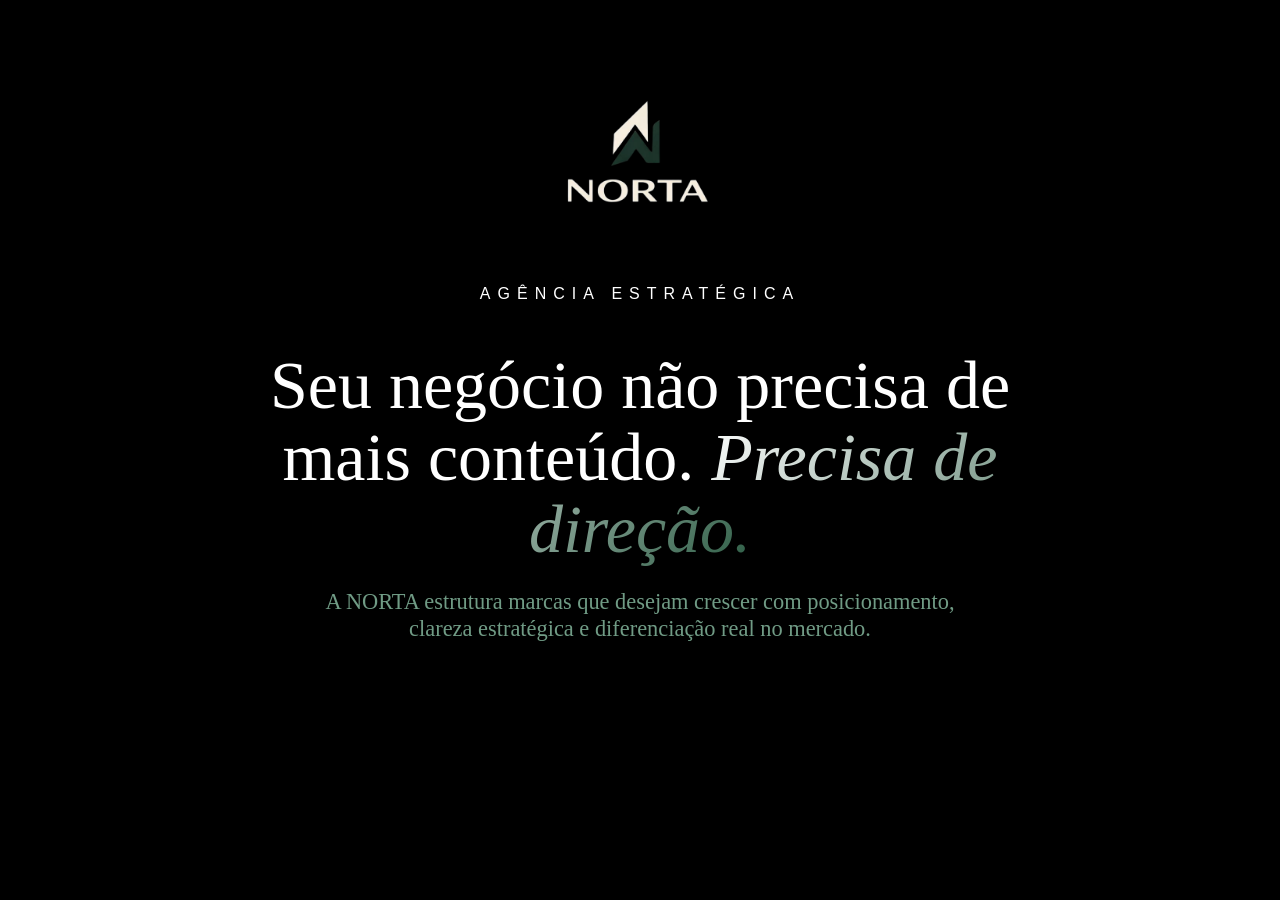
==== Projeto Final/Pages/index.html @ d194fa85 "Aula 2026_03_16 - Final Commit" ====
<!DOCTYPE html>
<html lang="pt-br">
    <head>
        <meta charset="UTF-8">
        <title>Agência Norta</title>
        <link rel="stylesheet" href="..\style.css">
    </head>
    <body>
        <div class="container">
            <img src="..\images\logo.png" alt="Logo da Norta" width="300" height="200">
            <h4>AGÊNCIA ESTRATÉGICA</h4>
            <h1 class="h1-index">
                Seu negócio não precisa de mais conteúdo.
                <span class="h1-glow-index">Precisa de direção.</span>
            </h1>
            <p class="p-index">
                A NORTA estrutura marcas que desejam crescer com posicionamento,
                clareza estratégica e diferenciação real no mercado.
            </p>
        </div>
    </body>
</html>
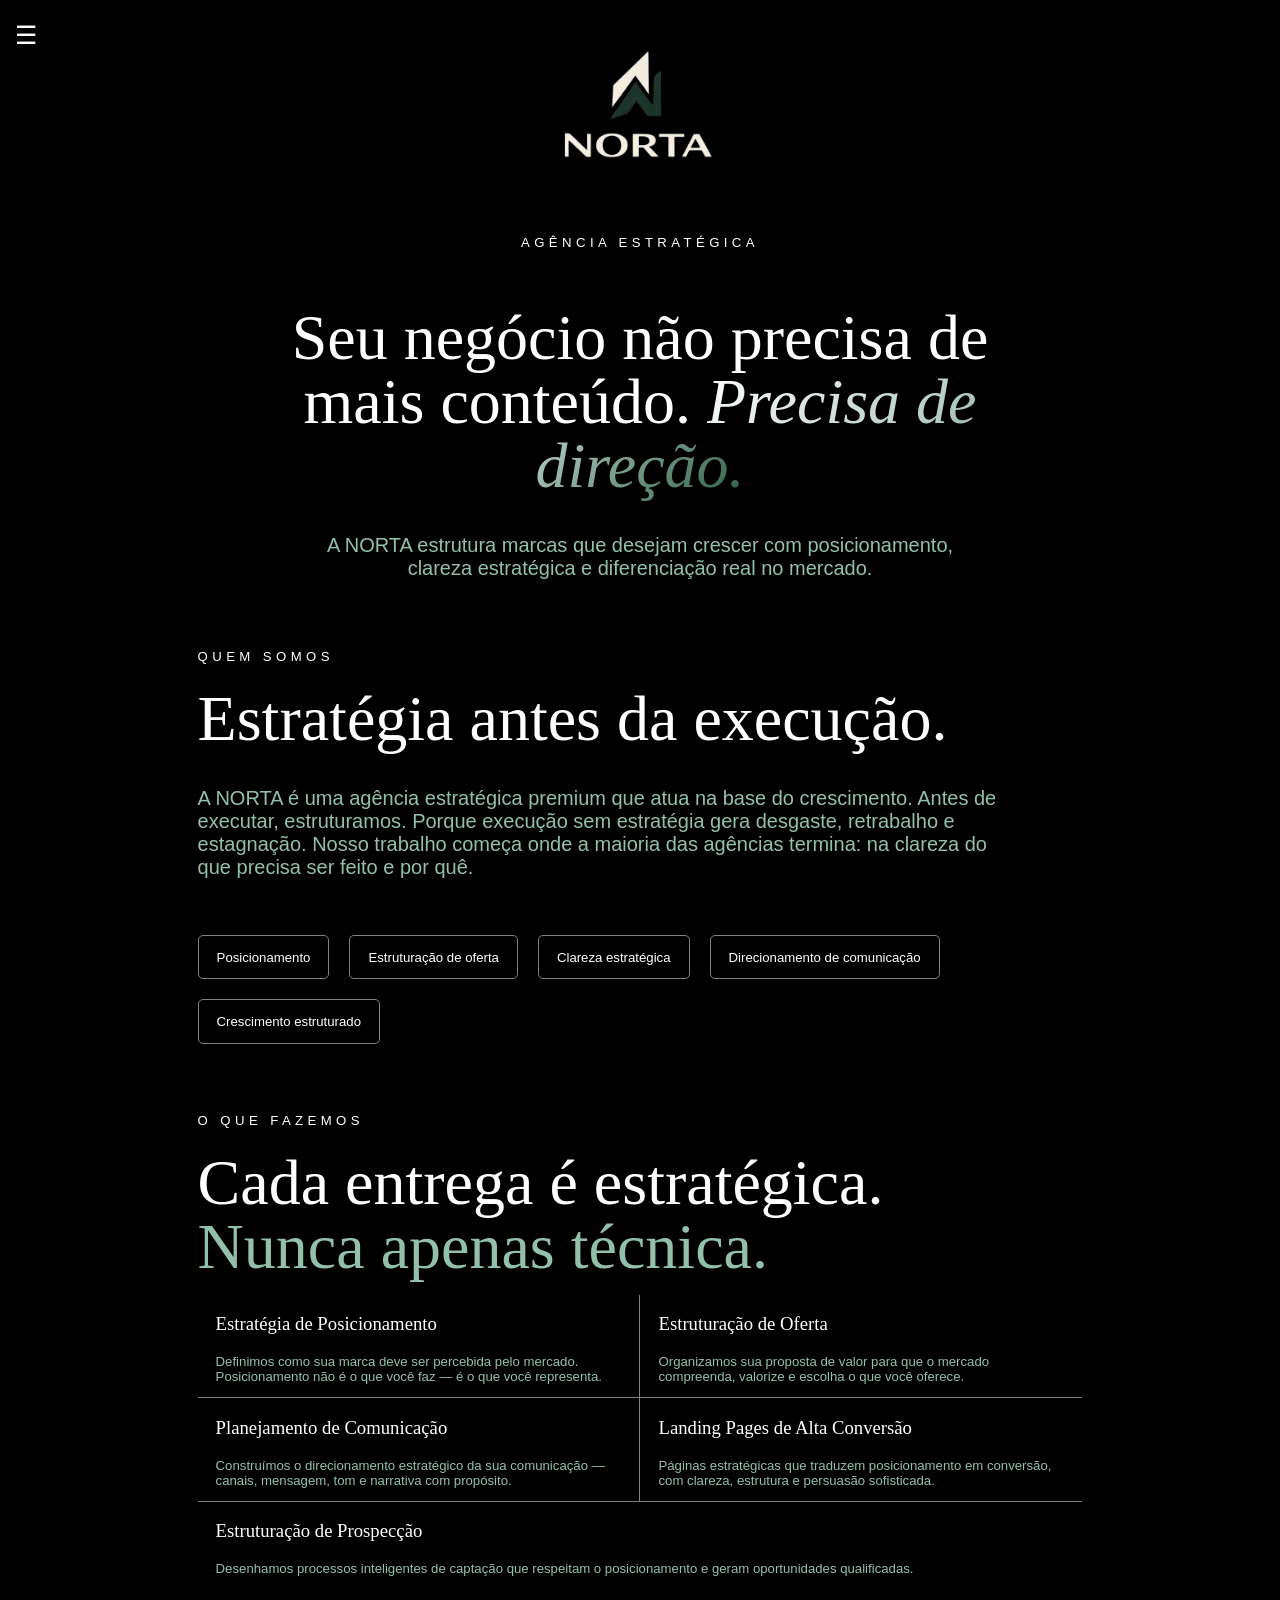
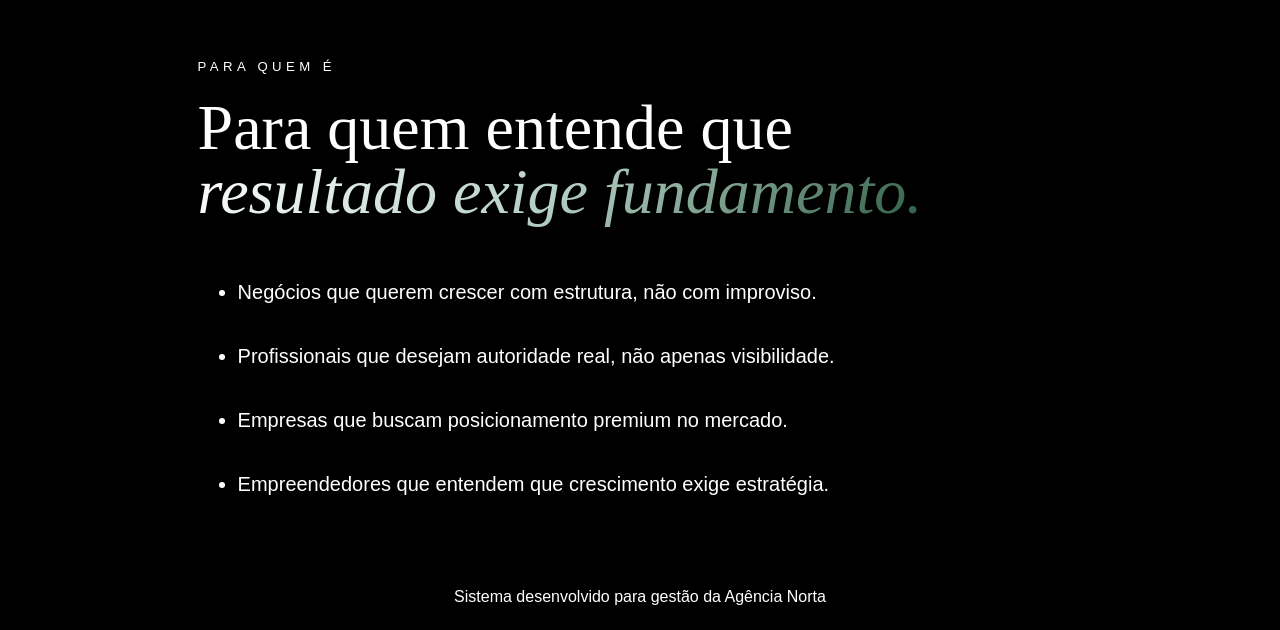
==== commit 17fd8e0f: "Home 2026_03_17 - Index Done" ====
--- a/Projeto Final/Pages/index.html
+++ b/Projeto Final/Pages/index.html
@@ -2,21 +2,119 @@
 <html lang="pt-br">
     <head>
         <meta charset="UTF-8">
-        <title>Agência Norta</title>
+        <title>Agência Norta | Home</title>
         <link rel="stylesheet" href="..\style.css">
     </head>
-    <body>
-        <div class="container">
-            <img src="..\images\logo.png" alt="Logo da Norta" width="300" height="200">
-            <h4>AGÊNCIA ESTRATÉGICA</h4>
-            <h1 class="h1-index">
+    <body class="page-style flex columns items-center">
+        <div>
+            <input type="checkbox" id="check">
+            <label for="check">
+                <span class="menu-icon">☰</span>
+            </label>
+            <div class="sidebar">
+                <header>Menu</header>
+                <ul>
+                    <li><a href="index.html">Home</a></li>
+                    <li><a href="login.html">Login</a></li>
+                </ul>
+            </div>
+        </div>
+        <div class="flex columns items-center justify-center text-center">
+            <div>
+                <img src="../images/logo.png" alt="NORTA" class="logo">
+                <p class="letter-space uppercase small-text">Agência Estratégica</p>
+            </div>
+            <h1 class="text-title slim-text bigger-text compress-text compress-line mg-bottom-small">
                 Seu negócio não precisa de mais conteúdo.
-                <span class="h1-glow-index">Precisa de direção.</span>
+                <span class="italic gradient">Precisa de direção.</span>
             </h1>
-            <p class="p-index">
+            <p class="normal-text slim-text compresser-text green-text mg-bottom-big">
                 A NORTA estrutura marcas que desejam crescer com posicionamento,
                 clareza estratégica e diferenciação real no mercado.
             </p>
         </div>
+        <div class="flex columns reduce-div">
+            <p class="letter-space uppercase small-text">Quem Somos</p>
+            <h1 class="text-title slim-text bigger-text compress-text compress-line mg-bottom-small mg-top-small">
+                Estratégia antes da execução.
+            </h1>
+            <p class="normal-text slim-text compress-text green-text mg-bottom-big">
+                A NORTA é uma agência estratégica premium que atua na base do crescimento.
+                Antes de executar, estruturamos. Porque execução sem estratégia gera desgaste,
+                retrabalho e estagnação. Nosso trabalho começa onde a maioria das agências termina:
+                na clareza do que precisa ser feito e por quê.
+            </p>
+            <div class="flex gap-20 flex-wrap mg-bottom-big">
+                <div class="border-solid side-border height-border circle-border slim-border gray-border"><p class="small-text">Posicionamento</p></div>
+                <div class="border-solid side-border height-border circle-border slim-border gray-border"><p class="small-text">Estruturação de oferta</p></div>
+                <div class="border-solid side-border height-border circle-border slim-border gray-border"><p class="small-text">Clareza estratégica</p></div>
+                <div class="border-solid side-border height-border circle-border slim-border gray-border"><p class="small-text">Direcionamento de comunicação</p></div>
+                <div class="border-solid side-border height-border circle-border slim-border gray-border"><p class="small-text">Crescimento estruturado</p></div>
+            </div>
+        </div>
+        <div class="flex columns reduce-div">
+            <p class="letter-space uppercase small-text">O Que Fazemos</p>
+            <h1 class="text-title slim-text bigger-text compress-text compress-line mg-bottom-small mg-top-small">
+                Cada entrega é estratégica. 
+                <span class="green-text">Nunca apenas técnica.</span>
+            </h1>
+            <div class="flex columns mg-bottom-big">
+                <div class="flex">
+                    <div class="half-div bottom-border side-border right-border">
+                        <h3 class="slim-text text-title">Estratégia de Posicionamento</h3>
+                        <p class="small-text slim-text compress-text green-text">
+                            Definimos como sua marca deve ser percebida pelo mercado.
+                            Posicionamento não é o que você faz — é o que você representa.
+                        </p>
+                    </div>
+                    <div class="half-div bottom-border side-border">
+                        <h3 class="slim-text text-title">Estruturação de Oferta</h3>
+                        <p class="small-text slim-text compress-text green-text">
+                            Organizamos sua proposta de valor para que o mercado compreenda,
+                            valorize e escolha o que você oferece.
+                        </p>
+                    </div>
+                </div>
+                <div class="flex">
+                    <div class="half-div bottom-border side-border right-border">
+                        <h3 class="slim-text text-title">Planejamento de Comunicação</h3>
+                        <p class="small-text slim-text compress-text green-text">
+                            Construímos o direcionamento estratégico da sua comunicação
+                            — canais, mensagem, tom e narrativa com propósito.
+                        </p>
+                    </div>
+                    <div class="half-div bottom-border side-border">
+                        <h3 class="slim-text text-title">Landing Pages de Alta Conversão</h3>
+                        <p class="small-text slim-text compress-text green-text">
+                            Páginas estratégicas que traduzem posicionamento em conversão,
+                            com clareza, estrutura e persuasão sofisticada.
+                        </p>
+                    </div>
+                </div>
+                <div class="side-border">
+                    <h3 class="slim-text text-title">Estruturação de Prospecção</h3>
+                    <p class="small-text slim-text compress-text green-text">
+                        Desenhamos processos inteligentes de captação que respeitam o
+                        posicionamento e geram oportunidades qualificadas.
+                    </p>
+                </div>
+            </div>
+        </div>
+        <div class="flex columns reduce-div">
+            <p class="letter-space uppercase small-text ">Para Quem É</p>
+            <h1 class="text-title slim-text bigger-text compress-text compress-line mg-bottom-small mg-top-small">
+                Para quem entende que
+                <span class="italic gradient">resultado exige fundamento.</span>
+            </h1>
+            <ul class="normal-text slim-text compress-line mg-bottom-big">
+                <li>Negócios que querem crescer com estrutura, não com improviso.</li>
+                <li>Profissionais que desejam autoridade real, não apenas visibilidade.</li>
+                <li>Empresas que buscam posicionamento premium no mercado.</li>
+                <li>Empreendedores que entendem que crescimento exige estratégia.</li>
+            </ul>
+        </div>
+        <footer>
+            <p>Sistema desenvolvido para gestão da Agência Norta</p>
+        </footer>
     </body>
 </html>
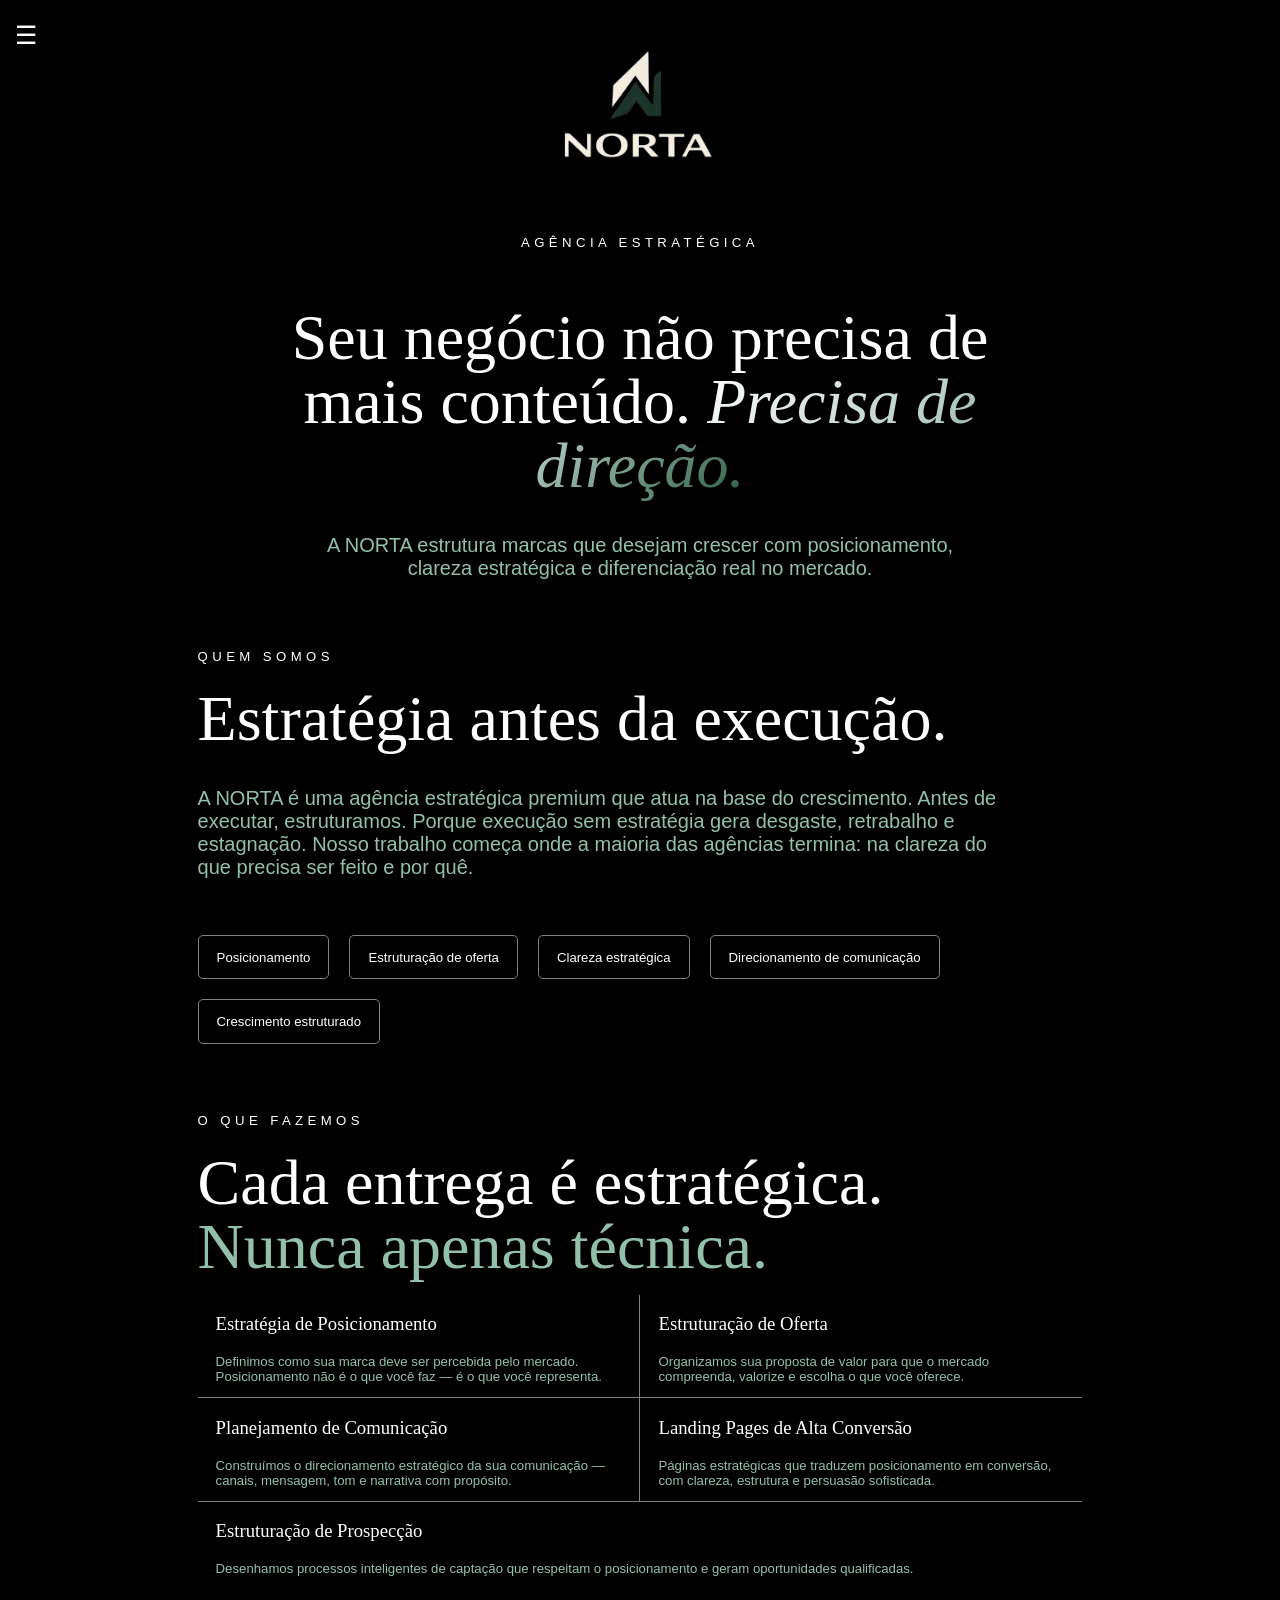
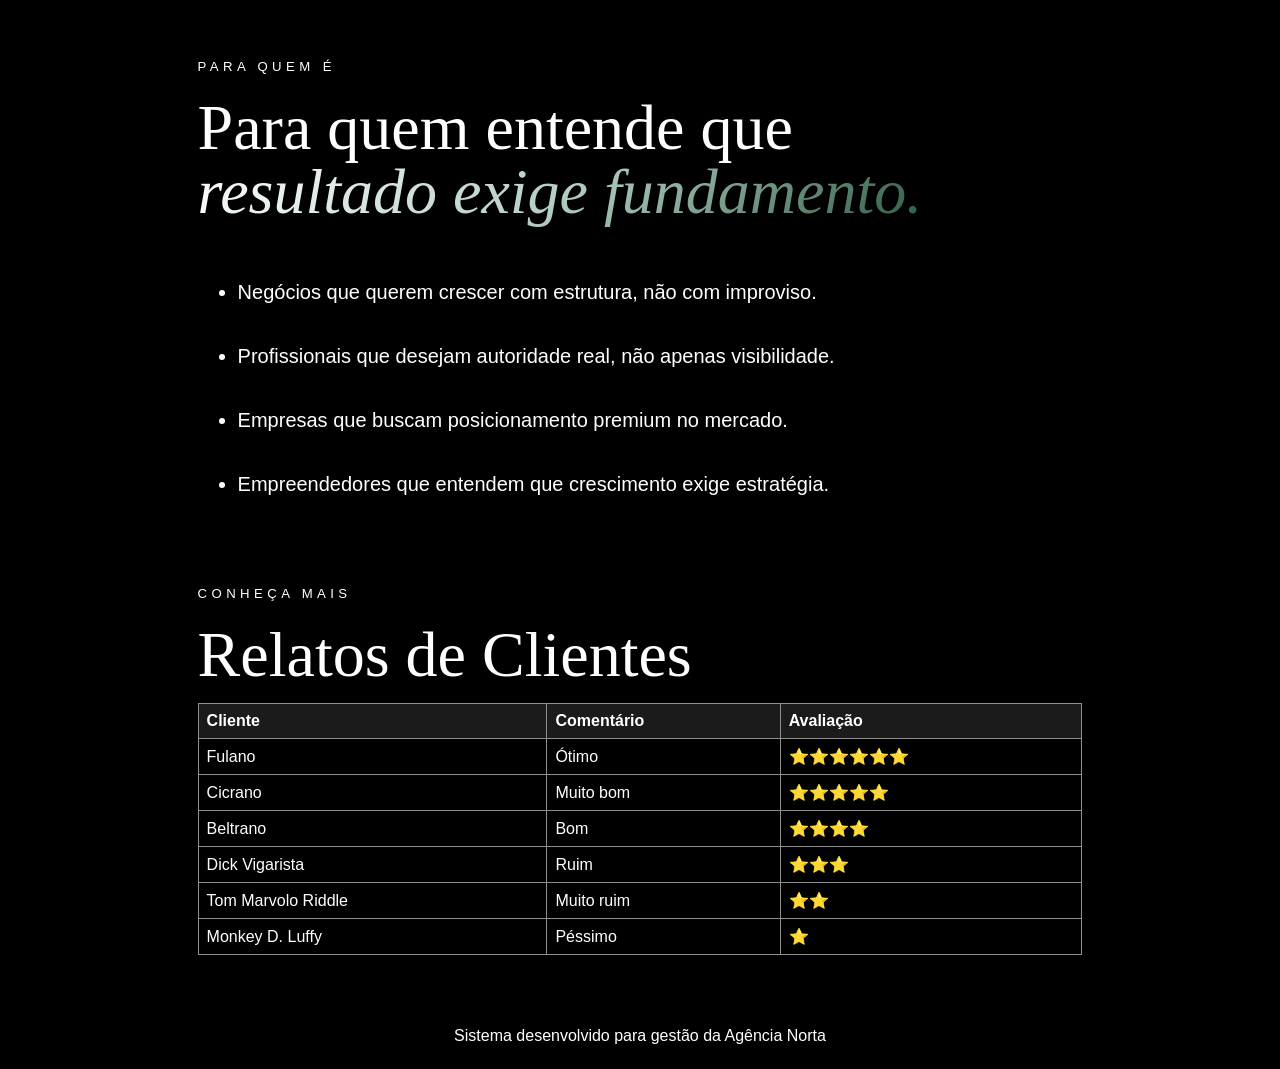
==== commit 0fea3183: "Aula 2026_03_18 - Final Commit" ====
--- a/Projeto Final/Pages/index.html
+++ b/Projeto Final/Pages/index.html
@@ -16,6 +16,10 @@
                 <ul>
                     <li><a href="index.html">Home</a></li>
                     <li><a href="login.html">Login</a></li>
+                    <li><a href="dashboard.html">Dashboard</a></li>
+                    <li><a href="cadastro.html">Cadastrar Cliente</a></li>
+                    <li><a href="projeto.html">Projetos</a></li>
+                    <li><a href="contato.html">Contato</a></li>
                 </ul>
             </div>
         </div>
@@ -113,6 +117,49 @@
                 <li>Empreendedores que entendem que crescimento exige estratégia.</li>
             </ul>
         </div>
+        <div class="flex columns reduce-div">
+            <p class="letter-space uppercase small-text ">Conheça mais</p>
+            <h1 class="text-title slim-text bigger-text compress-text compress-line mg-bottom-small mg-top-small">
+                Relatos de Clientes
+            </h1>
+            <table class="minha-tabela mg-bottom-big">
+                <tr>
+                    <th>Cliente</th>
+                    <th>Comentário</th>
+                    <th>Avaliação</th>
+                </tr>
+                <tr>
+                    <td>Fulano</td>
+                    <td>Ótimo</td>
+                    <td>⭐⭐⭐⭐⭐⭐</td>
+                </tr>
+                <tr>
+                    <td>Cicrano</td>
+                    <td>Muito bom</td>
+                    <td>⭐⭐⭐⭐⭐</td>
+                </tr>
+                <tr>
+                    <td>Beltrano</td>
+                    <td>Bom</td>
+                    <td>⭐⭐⭐⭐</td>
+                </tr>
+                <tr>
+                    <td>Dick Vigarista</td>
+                    <td>Ruim</td>
+                    <td>⭐⭐⭐</td>
+                </tr>
+                <tr>
+                    <td>Tom Marvolo Riddle</td>
+                    <td>Muito ruim</td>
+                    <td>⭐⭐</td>
+                </tr>
+                <tr>
+                    <td>Monkey D. Luffy</td>
+                    <td>Péssimo</td>
+                    <td>⭐</td>
+                </tr>
+            </table>
+        </div>
         <footer>
             <p>Sistema desenvolvido para gestão da Agência Norta</p>
         </footer>
